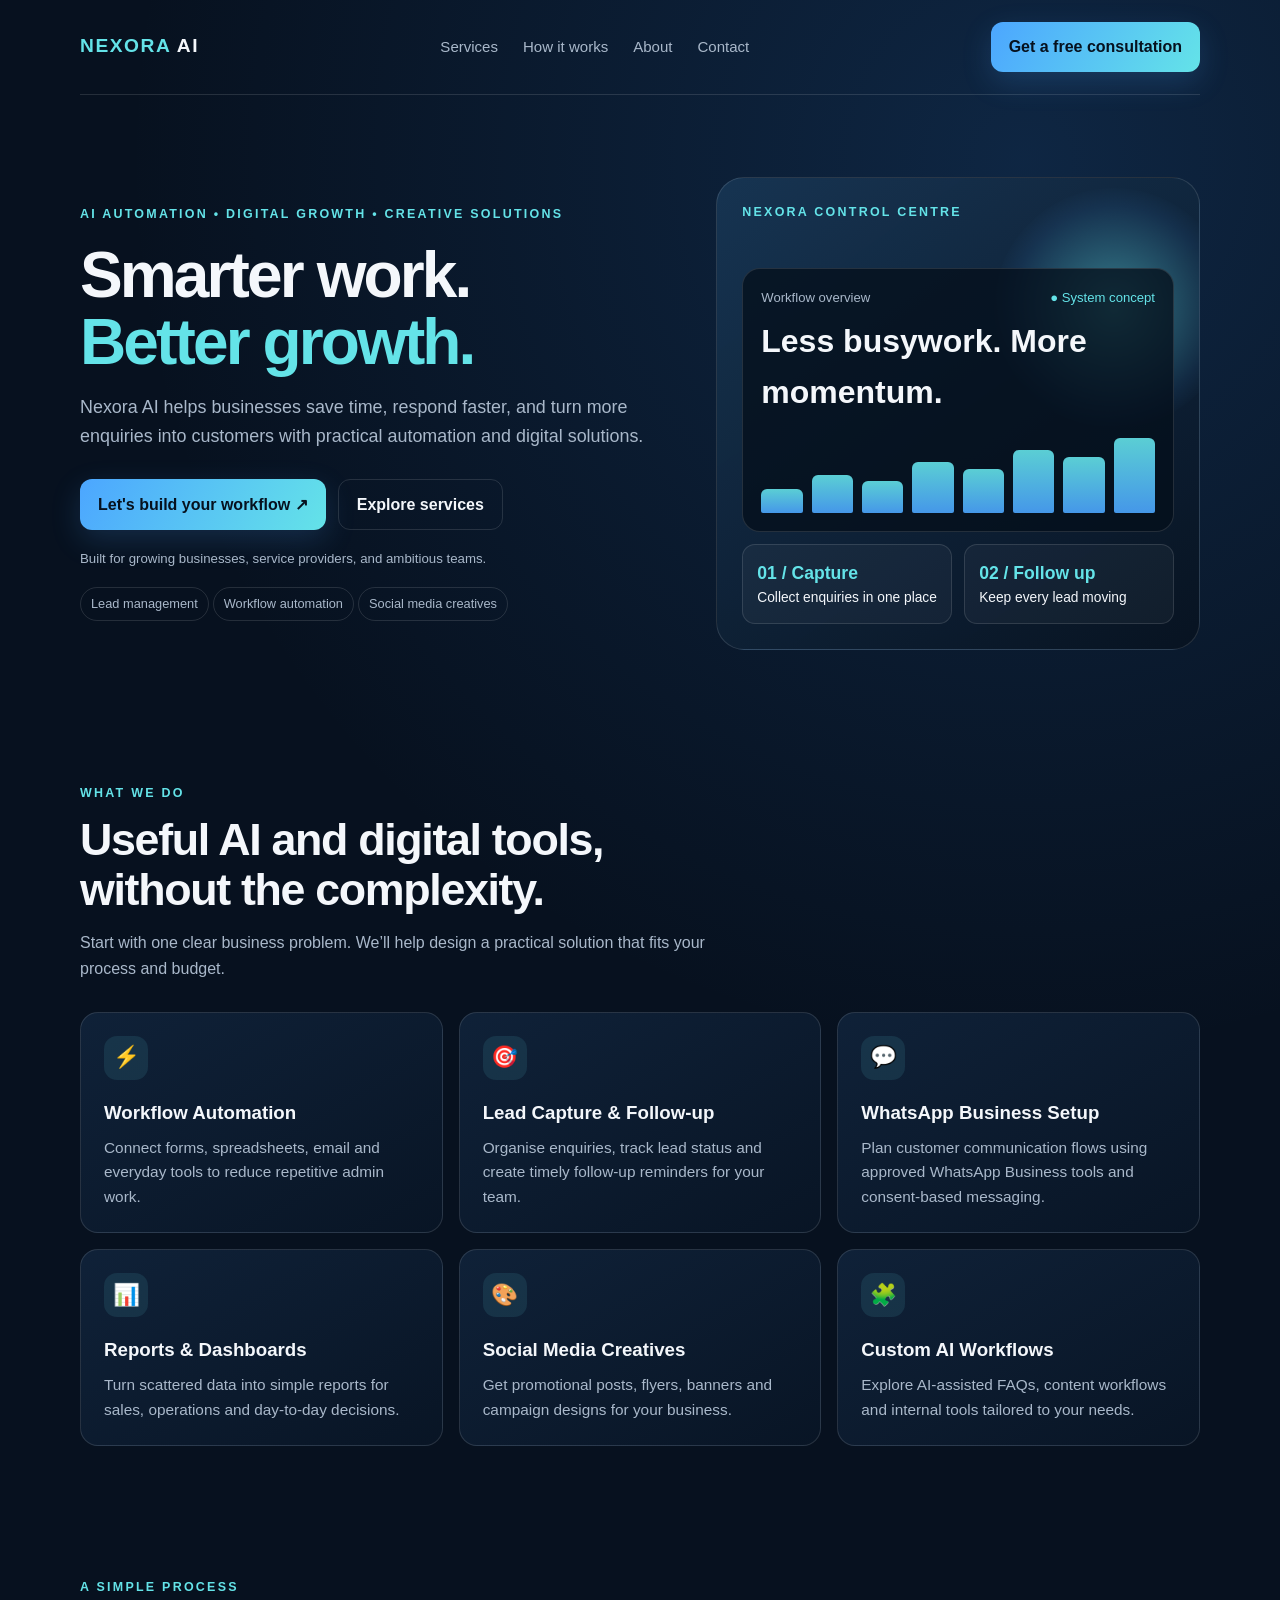
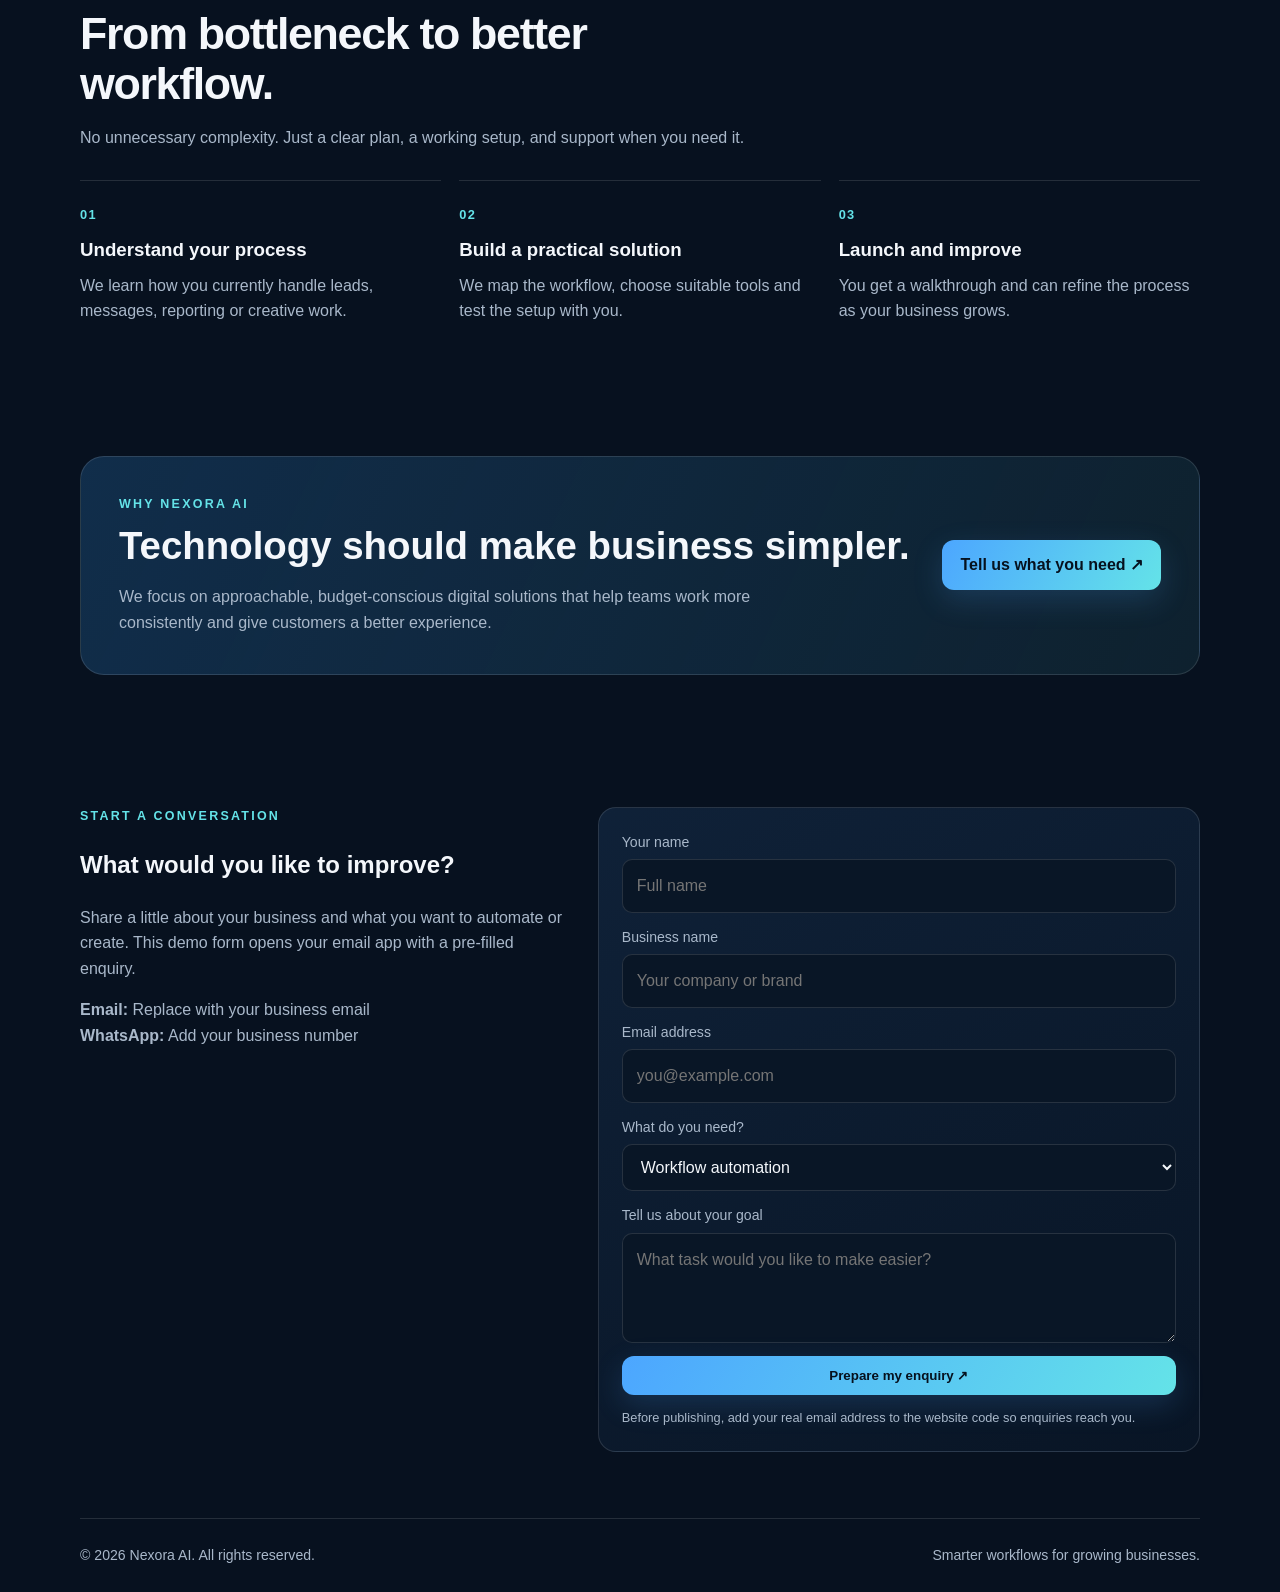
==== index.html @ 0734e437 "Initial commit via Netlify [skip ci]" ====
<!DOCTYPE html>
<html lang="en">
<head>
  <meta charset="UTF-8">
  <meta name="viewport" content="width=device-width, initial-scale=1.0">
  <meta name="description" content="Nexora AI helps businesses grow with AI automation, lead management, WhatsApp workflows, and social media creatives.">
  <title>Nexora AI — Smarter Work. Better Growth.</title>
  <style>
    :root{--bg:#07111f;--panel:#0d1b2d;--panel2:#10233a;--text:#f4f7fb;--muted:#a9b8ca;--blue:#4ca6ff;--cyan:#64e3e8;--yellow:#ffd166;--line:rgba(255,255,255,.12)}
    *{box-sizing:border-box}html{scroll-behavior:smooth}body{margin:0;background:radial-gradient(circle at 80% 5%,rgba(40,113,194,.22),transparent 28%),var(--bg);color:var(--text);font-family:Inter,Segoe UI,Arial,sans-serif;line-height:1.6}
    a{color:inherit;text-decoration:none}.wrap{width:min(1120px,92%);margin:auto}.nav{display:flex;align-items:center;justify-content:space-between;padding:22px 0;border-bottom:1px solid var(--line)}.brand{font-weight:900;letter-spacing:.08em;font-size:1.2rem}.brand span{color:var(--cyan)}.navlinks{display:flex;gap:25px;color:var(--muted);font-size:.94rem}.navlinks a:hover{color:white}
    .btn{display:inline-flex;align-items:center;justify-content:center;padding:12px 18px;border-radius:12px;background:linear-gradient(120deg,var(--blue),var(--cyan));color:#06111e;font-weight:800;border:0;cursor:pointer;box-shadow:0 10px 30px rgba(76,166,255,.18)}.btn.secondary{background:transparent;border:1px solid var(--line);color:var(--text);box-shadow:none}
    .hero{padding:82px 0 68px;display:grid;grid-template-columns:1.1fr .9fr;gap:45px;align-items:center}.eyebrow{color:var(--cyan);font-size:.78rem;font-weight:800;letter-spacing:.18em;text-transform:uppercase}.hero h1{font-size:clamp(2.6rem,5vw,4.8rem);line-height:1.04;letter-spacing:-.045em;margin:17px 0}.hero h1 em{font-style:normal;color:var(--cyan)}.hero p{color:var(--muted);font-size:1.12rem;max-width:620px}.actions{display:flex;gap:12px;flex-wrap:wrap;margin-top:28px}.note{font-size:.83rem!important;margin-top:18px}
    .visual{min-height:390px;border:1px solid var(--line);border-radius:28px;padding:25px;background:linear-gradient(145deg,rgba(24,54,84,.92),rgba(8,19,33,.95));position:relative;overflow:hidden}.orb{position:absolute;width:240px;height:240px;border-radius:50%;background:radial-gradient(circle,rgba(100,227,232,.48),rgba(76,166,255,.08) 60%,transparent 72%);top:10px;right:-35px}.dash{position:relative;margin-top:45px;background:rgba(5,15,27,.76);border:1px solid var(--line);border-radius:18px;padding:18px}.dashhead{display:flex;justify-content:space-between;color:var(--muted);font-size:.82rem}.status{color:var(--cyan)}.metric{font-size:2rem;font-weight:900;margin:8px 0 0}.bars{display:flex;align-items:end;gap:9px;height:75px;margin-top:20px}.bars i{display:block;flex:1;border-radius:6px 6px 2px 2px;background:linear-gradient(var(--cyan),var(--blue));opacity:.9}.minirow{display:grid;grid-template-columns:1fr 1fr;gap:12px;margin-top:12px}.mini{background:rgba(255,255,255,.04);border:1px solid var(--line);padding:14px;border-radius:13px;font-size:.86rem}.mini b{display:block;color:var(--cyan);font-size:1.1rem}
    section{padding:66px 0}.sectionhead{max-width:680px;margin-bottom:30px}.sectionhead h2{font-size:clamp(2rem,3.5vw,3rem);line-height:1.12;letter-spacing:-.03em;margin:10px 0}.sectionhead p{color:var(--muted)}.grid{display:grid;grid-template-columns:repeat(3,1fr);gap:16px}.card{background:linear-gradient(150deg,rgba(16,35,58,.95),rgba(9,22,38,.95));border:1px solid var(--line);border-radius:18px;padding:23px}.ico{width:44px;height:44px;display:grid;place-items:center;border-radius:13px;background:rgba(100,227,232,.1);font-size:1.35rem;margin-bottom:18px}.card h3{margin:0 0 8px}.card p{color:var(--muted);margin:0;font-size:.96rem}.steps{display:grid;grid-template-columns:repeat(3,1fr);gap:18px;counter-reset:step}.step{border-top:1px solid var(--line);padding-top:20px}.step:before{counter-increment:step;content:"0" counter(step);font-size:.8rem;color:var(--cyan);font-weight:900;letter-spacing:.1em}.step h3{margin:8px 0}.step p{color:var(--muted);margin:0}.band{background:linear-gradient(115deg,rgba(36,99,157,.35),rgba(100,227,232,.08));border:1px solid var(--line);border-radius:24px;padding:38px;display:flex;align-items:center;justify-content:space-between;gap:25px}.band h2{margin:0 0 8px;font-size:clamp(1.7rem,3vw,2.5rem)}.band p{color:var(--muted);margin:0;max-width:650px}
    .contactgrid{display:grid;grid-template-columns:.9fr 1.1fr;gap:25px}.contactinfo p{color:var(--muted)}form{display:grid;gap:13px}.field{display:grid;gap:6px}.field label{font-size:.88rem;color:var(--muted)}input,select,textarea{width:100%;padding:13px 14px;border:1px solid var(--line);border-radius:10px;background:#091626;color:var(--text);font:inherit}textarea{min-height:110px;resize:vertical}.formhint{color:var(--muted);font-size:.8rem}.footer{border-top:1px solid var(--line);padding:25px 0;color:var(--muted);font-size:.88rem;display:flex;justify-content:space-between;gap:15px;flex-wrap:wrap}.pill{display:inline-block;padding:6px 10px;border:1px solid var(--line);border-radius:99px;color:var(--muted);font-size:.8rem;margin:4px 4px 0 0}
    @media(max-width:800px){.navlinks{display:none}.hero{grid-template-columns:1fr;padding:55px 0}.visual{min-height:340px}.grid,.steps{grid-template-columns:1fr}.band{align-items:flex-start;flex-direction:column}.contactgrid{grid-template-columns:1fr}section{padding:48px 0}}
  </style>
</head>
<body>
<header class="wrap">
  <nav class="nav">
    <a class="brand" href="#"><span>NEXORA</span> AI</a>
    <div class="navlinks"><a href="#services">Services</a><a href="#process">How it works</a><a href="#about">About</a><a href="#contact">Contact</a></div>
    <a class="btn" href="#contact">Get a free consultation</a>
  </nav>
</header>
<main>
  <div class="wrap hero">
    <div>
      <div class="eyebrow">AI automation • Digital growth • Creative solutions</div>
      <h1>Smarter work.<br><em>Better growth.</em></h1>
      <p>Nexora AI helps businesses save time, respond faster, and turn more enquiries into customers with practical automation and digital solutions.</p>
      <div class="actions"><a class="btn" href="#contact">Let's build your workflow ↗</a><a class="btn secondary" href="#services">Explore services</a></div>
      <p class="note">Built for growing businesses, service providers, and ambitious teams.</p>
      <div><span class="pill">Lead management</span><span class="pill">Workflow automation</span><span class="pill">Social media creatives</span></div>
    </div>
    <div class="visual" aria-label="Illustrative automation dashboard">
      <div class="orb"></div>
      <div class="eyebrow">NEXORA CONTROL CENTRE</div>
      <div class="dash">
        <div class="dashhead"><span>Workflow overview</span><span class="status">● System concept</span></div>
        <div class="metric">Less busywork. More momentum.</div>
        <div class="bars"><i style="height:32%"></i><i style="height:50%"></i><i style="height:43%"></i><i style="height:68%"></i><i style="height:59%"></i><i style="height:84%"></i><i style="height:74%"></i><i style="height:100%"></i></div>
      </div>
      <div class="minirow"><div class="mini"><b>01 / Capture</b>Collect enquiries in one place</div><div class="mini"><b>02 / Follow up</b>Keep every lead moving</div></div>
    </div>
  </div>
  <section id="services">
    <div class="wrap">
      <div class="sectionhead"><div class="eyebrow">What we do</div><h2>Useful AI and digital tools, without the complexity.</h2><p>Start with one clear business problem. We’ll help design a practical solution that fits your process and budget.</p></div>
      <div class="grid">
        <article class="card"><div class="ico">⚡</div><h3>Workflow Automation</h3><p>Connect forms, spreadsheets, email and everyday tools to reduce repetitive admin work.</p></article>
        <article class="card"><div class="ico">🎯</div><h3>Lead Capture & Follow-up</h3><p>Organise enquiries, track lead status and create timely follow-up reminders for your team.</p></article>
        <article class="card"><div class="ico">💬</div><h3>WhatsApp Business Setup</h3><p>Plan customer communication flows using approved WhatsApp Business tools and consent-based messaging.</p></article>
        <article class="card"><div class="ico">📊</div><h3>Reports & Dashboards</h3><p>Turn scattered data into simple reports for sales, operations and day-to-day decisions.</p></article>
        <article class="card"><div class="ico">🎨</div><h3>Social Media Creatives</h3><p>Get promotional posts, flyers, banners and campaign designs for your business.</p></article>
        <article class="card"><div class="ico">🧩</div><h3>Custom AI Workflows</h3><p>Explore AI-assisted FAQs, content workflows and internal tools tailored to your needs.</p></article>
      </div>
    </div>
  </section>
  <section id="process">
    <div class="wrap">
      <div class="sectionhead"><div class="eyebrow">A simple process</div><h2>From bottleneck to better workflow.</h2><p>No unnecessary complexity. Just a clear plan, a working setup, and support when you need it.</p></div>
      <div class="steps">
        <div class="step"><h3>Understand your process</h3><p>We learn how you currently handle leads, messages, reporting or creative work.</p></div>
        <div class="step"><h3>Build a practical solution</h3><p>We map the workflow, choose suitable tools and test the setup with you.</p></div>
        <div class="step"><h3>Launch and improve</h3><p>You get a walkthrough and can refine the process as your business grows.</p></div>
      </div>
    </div>
  </section>
  <section id="about">
    <div class="wrap">
      <div class="band">
        <div><div class="eyebrow">Why Nexora AI</div><h2>Technology should make business simpler.</h2><p>We focus on approachable, budget-conscious digital solutions that help teams work more consistently and give customers a better experience.</p></div>
        <a class="btn" href="#contact">Tell us what you need ↗</a>
      </div>
    </div>
  </section>
  <section id="contact">
    <div class="wrap contactgrid">
      <div class="contactinfo"><div class="eyebrow">Start a conversation</div><h2>What would you like to improve?</h2><p>Share a little about your business and what you want to automate or create. This demo form opens your email app with a pre-filled enquiry.</p><p><strong>Email:</strong> <span style="color:var(--muted)">Replace with your business email</span><br><strong>WhatsApp:</strong> <span style="color:var(--muted)">Add your business number</span></p></div>
      <div class="card">
        <form id="contactForm">
          <div class="field"><label for="name">Your name</label><input id="name" name="name" placeholder="Full name" required></div>
          <div class="field"><label for="business">Business name</label><input id="business" name="business" placeholder="Your company or brand"></div>
          <div class="field"><label for="email">Email address</label><input id="email" name="email" type="email" placeholder="you@example.com" required></div>
          <div class="field"><label for="service">What do you need?</label><select id="service" name="service"><option>Workflow automation</option><option>Lead capture and follow-up</option><option>WhatsApp Business setup</option><option>Reports and dashboards</option><option>Social media creatives</option><option>Custom AI workflow</option><option>Not sure yet</option></select></div>
          <div class="field"><label for="message">Tell us about your goal</label><textarea id="message" name="message" placeholder="What task would you like to make easier?"></textarea></div>
          <button class="btn" type="submit">Prepare my enquiry ↗</button>
          <div class="formhint">Before publishing, add your real email address to the website code so enquiries reach you.</div>
        </form>
      </div>
    </div>
  </section>
</main>
<footer class="wrap footer"><div>© <span id="year"></span> Nexora AI. All rights reserved.</div><div>Smarter workflows for growing businesses.</div></footer>
<script>
  document.getElementById('year').textContent = new Date().getFullYear();
  document.getElementById('contactForm').addEventListener('submit', function(e) {
    e.preventDefault();
    const data = new FormData(this);
    const subject = encodeURIComponent('Nexora AI website enquiry — ' + data.get('name'));
    const body = encodeURIComponent(
      'Name: ' + data.get('name') + '\\n' +
      'Business: ' + data.get('business') + '\\n' +
      'Email: ' + data.get('email') + '\\n' +
      'Service: ' + data.get('service') + '\\n\\n' +
      'Goal: ' + data.get('message')
    );
    // Replace this placeholder with your actual business email before publishing.
    window.location.href = 'mailto:YOUR-EMAIL@example.com?subject=' + subject + '&body=' + body;
  });
</script>
</body>
</html>
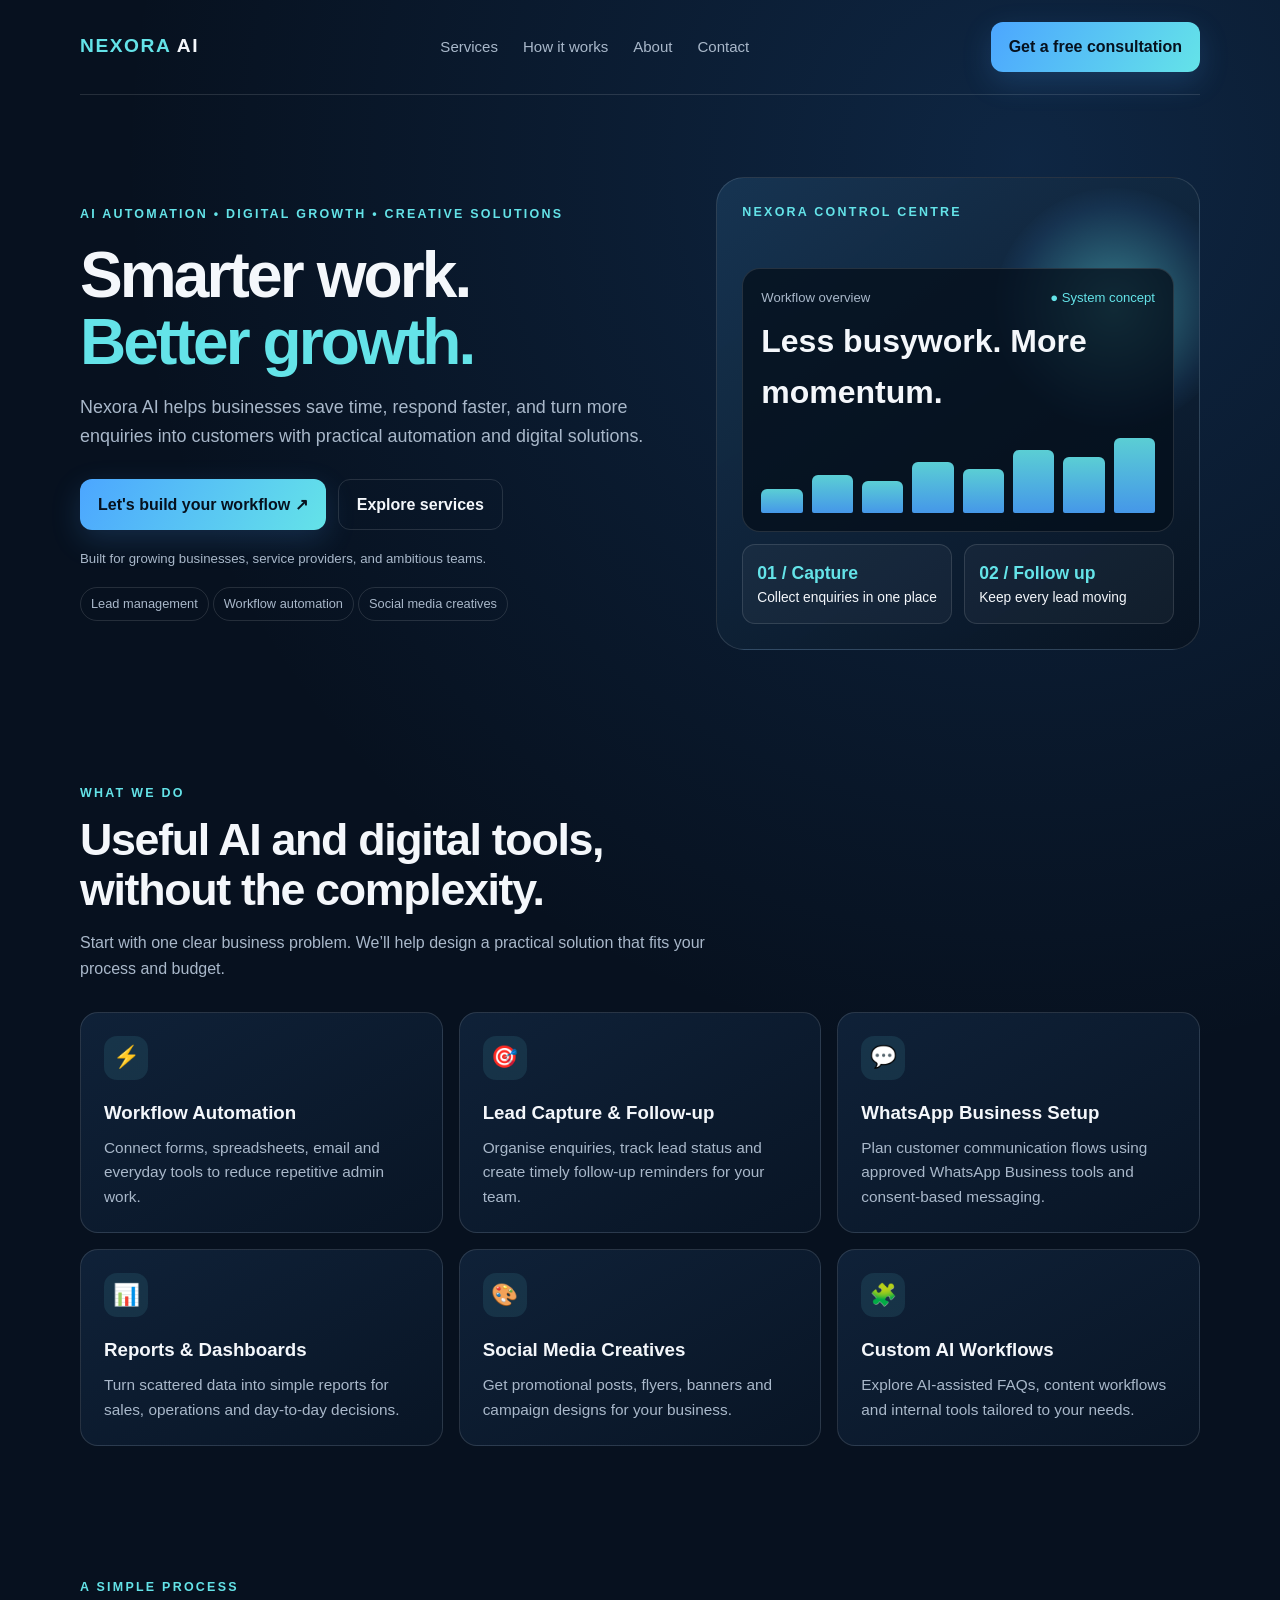
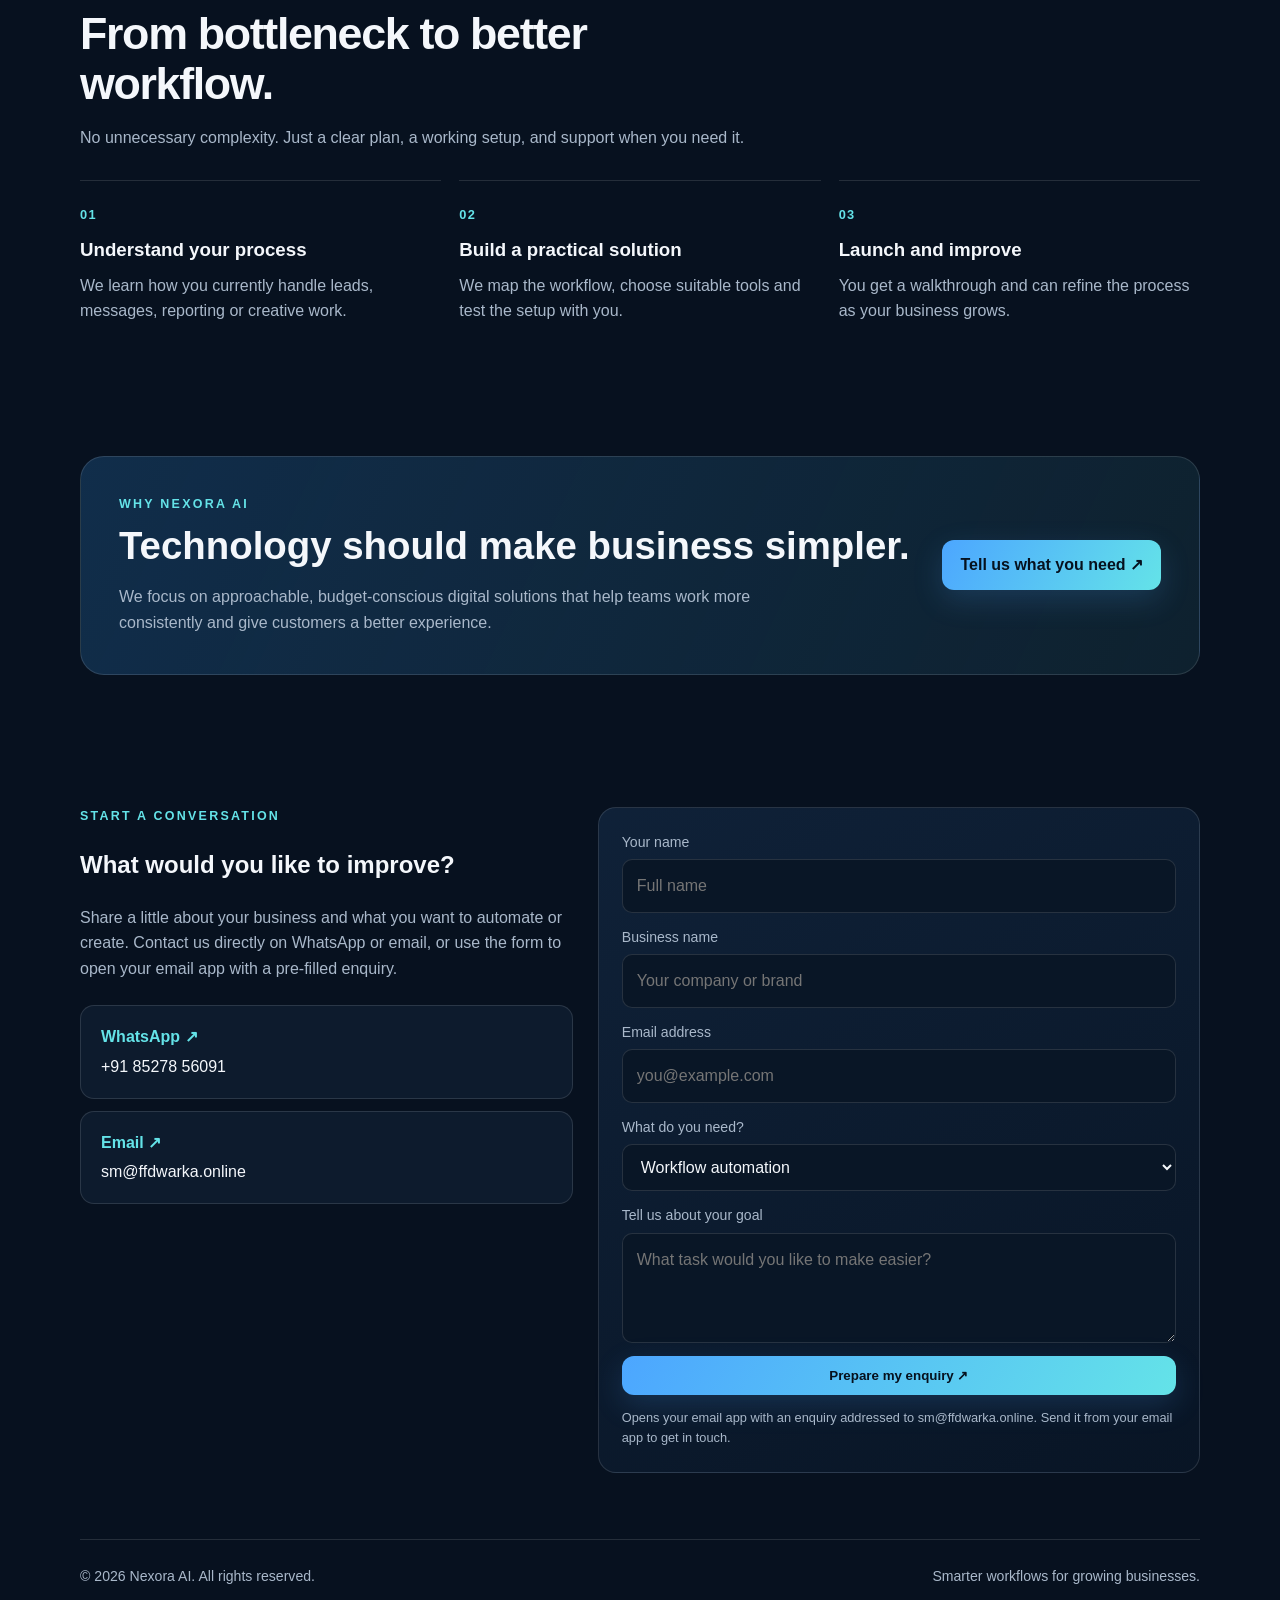
==== commit e6de4f9e: "Add contact column for WhatsApp and email (6ad098b762006abf906dabaf)" ====
--- a/index.html
+++ b/index.html
@@ -14,6 +14,7 @@
     .visual{min-height:390px;border:1px solid var(--line);border-radius:28px;padding:25px;background:linear-gradient(145deg,rgba(24,54,84,.92),rgba(8,19,33,.95));position:relative;overflow:hidden}.orb{position:absolute;width:240px;height:240px;border-radius:50%;background:radial-gradient(circle,rgba(100,227,232,.48),rgba(76,166,255,.08) 60%,transparent 72%);top:10px;right:-35px}.dash{position:relative;margin-top:45px;background:rgba(5,15,27,.76);border:1px solid var(--line);border-radius:18px;padding:18px}.dashhead{display:flex;justify-content:space-between;color:var(--muted);font-size:.82rem}.status{color:var(--cyan)}.metric{font-size:2rem;font-weight:900;margin:8px 0 0}.bars{display:flex;align-items:end;gap:9px;height:75px;margin-top:20px}.bars i{display:block;flex:1;border-radius:6px 6px 2px 2px;background:linear-gradient(var(--cyan),var(--blue));opacity:.9}.minirow{display:grid;grid-template-columns:1fr 1fr;gap:12px;margin-top:12px}.mini{background:rgba(255,255,255,.04);border:1px solid var(--line);padding:14px;border-radius:13px;font-size:.86rem}.mini b{display:block;color:var(--cyan);font-size:1.1rem}
     section{padding:66px 0}.sectionhead{max-width:680px;margin-bottom:30px}.sectionhead h2{font-size:clamp(2rem,3.5vw,3rem);line-height:1.12;letter-spacing:-.03em;margin:10px 0}.sectionhead p{color:var(--muted)}.grid{display:grid;grid-template-columns:repeat(3,1fr);gap:16px}.card{background:linear-gradient(150deg,rgba(16,35,58,.95),rgba(9,22,38,.95));border:1px solid var(--line);border-radius:18px;padding:23px}.ico{width:44px;height:44px;display:grid;place-items:center;border-radius:13px;background:rgba(100,227,232,.1);font-size:1.35rem;margin-bottom:18px}.card h3{margin:0 0 8px}.card p{color:var(--muted);margin:0;font-size:.96rem}.steps{display:grid;grid-template-columns:repeat(3,1fr);gap:18px;counter-reset:step}.step{border-top:1px solid var(--line);padding-top:20px}.step:before{counter-increment:step;content:"0" counter(step);font-size:.8rem;color:var(--cyan);font-weight:900;letter-spacing:.1em}.step h3{margin:8px 0}.step p{color:var(--muted);margin:0}.band{background:linear-gradient(115deg,rgba(36,99,157,.35),rgba(100,227,232,.08));border:1px solid var(--line);border-radius:24px;padding:38px;display:flex;align-items:center;justify-content:space-between;gap:25px}.band h2{margin:0 0 8px;font-size:clamp(1.7rem,3vw,2.5rem)}.band p{color:var(--muted);margin:0;max-width:650px}
     .contactgrid{display:grid;grid-template-columns:.9fr 1.1fr;gap:25px}.contactinfo p{color:var(--muted)}form{display:grid;gap:13px}.field{display:grid;gap:6px}.field label{font-size:.88rem;color:var(--muted)}input,select,textarea{width:100%;padding:13px 14px;border:1px solid var(--line);border-radius:10px;background:#091626;color:var(--text);font:inherit}textarea{min-height:110px;resize:vertical}.formhint{color:var(--muted);font-size:.8rem}.footer{border-top:1px solid var(--line);padding:25px 0;color:var(--muted);font-size:.88rem;display:flex;justify-content:space-between;gap:15px;flex-wrap:wrap}.pill{display:inline-block;padding:6px 10px;border:1px solid var(--line);border-radius:99px;color:var(--muted);font-size:.8rem;margin:4px 4px 0 0}
+    .contactlinks{display:grid;gap:12px;margin-top:24px}.contactlink{display:block;padding:18px 20px;background:var(--panel);border:1px solid var(--line);border-radius:14px;overflow-wrap:anywhere}.contactlink strong{display:block;color:var(--cyan);margin-bottom:4px}.contactlink span{color:var(--text)}.contactlink:hover{background:var(--panel2);border-color:var(--cyan)}.contactlink:focus-visible{outline:2px solid var(--cyan);outline-offset:4px}
     @media(max-width:800px){.navlinks{display:none}.hero{grid-template-columns:1fr;padding:55px 0}.visual{min-height:340px}.grid,.steps{grid-template-columns:1fr}.band{align-items:flex-start;flex-direction:column}.contactgrid{grid-template-columns:1fr}section{padding:48px 0}}
   </style>
 </head>
@@ -79,7 +80,15 @@
   </section>
   <section id="contact">
     <div class="wrap contactgrid">
-      <div class="contactinfo"><div class="eyebrow">Start a conversation</div><h2>What would you like to improve?</h2><p>Share a little about your business and what you want to automate or create. This demo form opens your email app with a pre-filled enquiry.</p><p><strong>Email:</strong> <span style="color:var(--muted)">Replace with your business email</span><br><strong>WhatsApp:</strong> <span style="color:var(--muted)">Add your business number</span></p></div>
+      <div class="contactinfo">
+        <div class="eyebrow">Start a conversation</div>
+        <h2>What would you like to improve?</h2>
+        <p>Share a little about your business and what you want to automate or create. Contact us directly on WhatsApp or email, or use the form to open your email app with a pre-filled enquiry.</p>
+        <div class="contactlinks" aria-label="Contact options">
+          <a class="contactlink" href="https://wa.me/918527856091" target="_blank" rel="noopener noreferrer"><strong>WhatsApp ↗</strong><span>+91 85278 56091</span></a>
+          <a class="contactlink" href="mailto:sm@ffdwarka.online"><strong>Email ↗</strong><span>sm@ffdwarka.online</span></a>
+        </div>
+      </div>
       <div class="card">
         <form id="contactForm">
           <div class="field"><label for="name">Your name</label><input id="name" name="name" placeholder="Full name" required></div>
@@ -88,7 +97,7 @@
           <div class="field"><label for="service">What do you need?</label><select id="service" name="service"><option>Workflow automation</option><option>Lead capture and follow-up</option><option>WhatsApp Business setup</option><option>Reports and dashboards</option><option>Social media creatives</option><option>Custom AI workflow</option><option>Not sure yet</option></select></div>
           <div class="field"><label for="message">Tell us about your goal</label><textarea id="message" name="message" placeholder="What task would you like to make easier?"></textarea></div>
           <button class="btn" type="submit">Prepare my enquiry ↗</button>
-          <div class="formhint">Before publishing, add your real email address to the website code so enquiries reach you.</div>
+          <div class="formhint">Opens your email app with an enquiry addressed to sm@ffdwarka.online. Send it from your email app to get in touch.</div>
         </form>
       </div>
     </div>
@@ -102,14 +111,13 @@
     const data = new FormData(this);
     const subject = encodeURIComponent('Nexora AI website enquiry — ' + data.get('name'));
     const body = encodeURIComponent(
-      'Name: ' + data.get('name') + '\\n' +
-      'Business: ' + data.get('business') + '\\n' +
-      'Email: ' + data.get('email') + '\\n' +
-      'Service: ' + data.get('service') + '\\n\\n' +
+      'Name: ' + data.get('name') + '\n' +
+      'Business: ' + data.get('business') + '\n' +
+      'Email: ' + data.get('email') + '\n' +
+      'Service: ' + data.get('service') + '\n\n' +
       'Goal: ' + data.get('message')
     );
-    // Replace this placeholder with your actual business email before publishing.
-    window.location.href = 'mailto:YOUR-EMAIL@example.com?subject=' + subject + '&body=' + body;
+    window.location.href = 'mailto:sm@ffdwarka.online?subject=' + subject + '&body=' + body;
   });
 </script>
 </body>
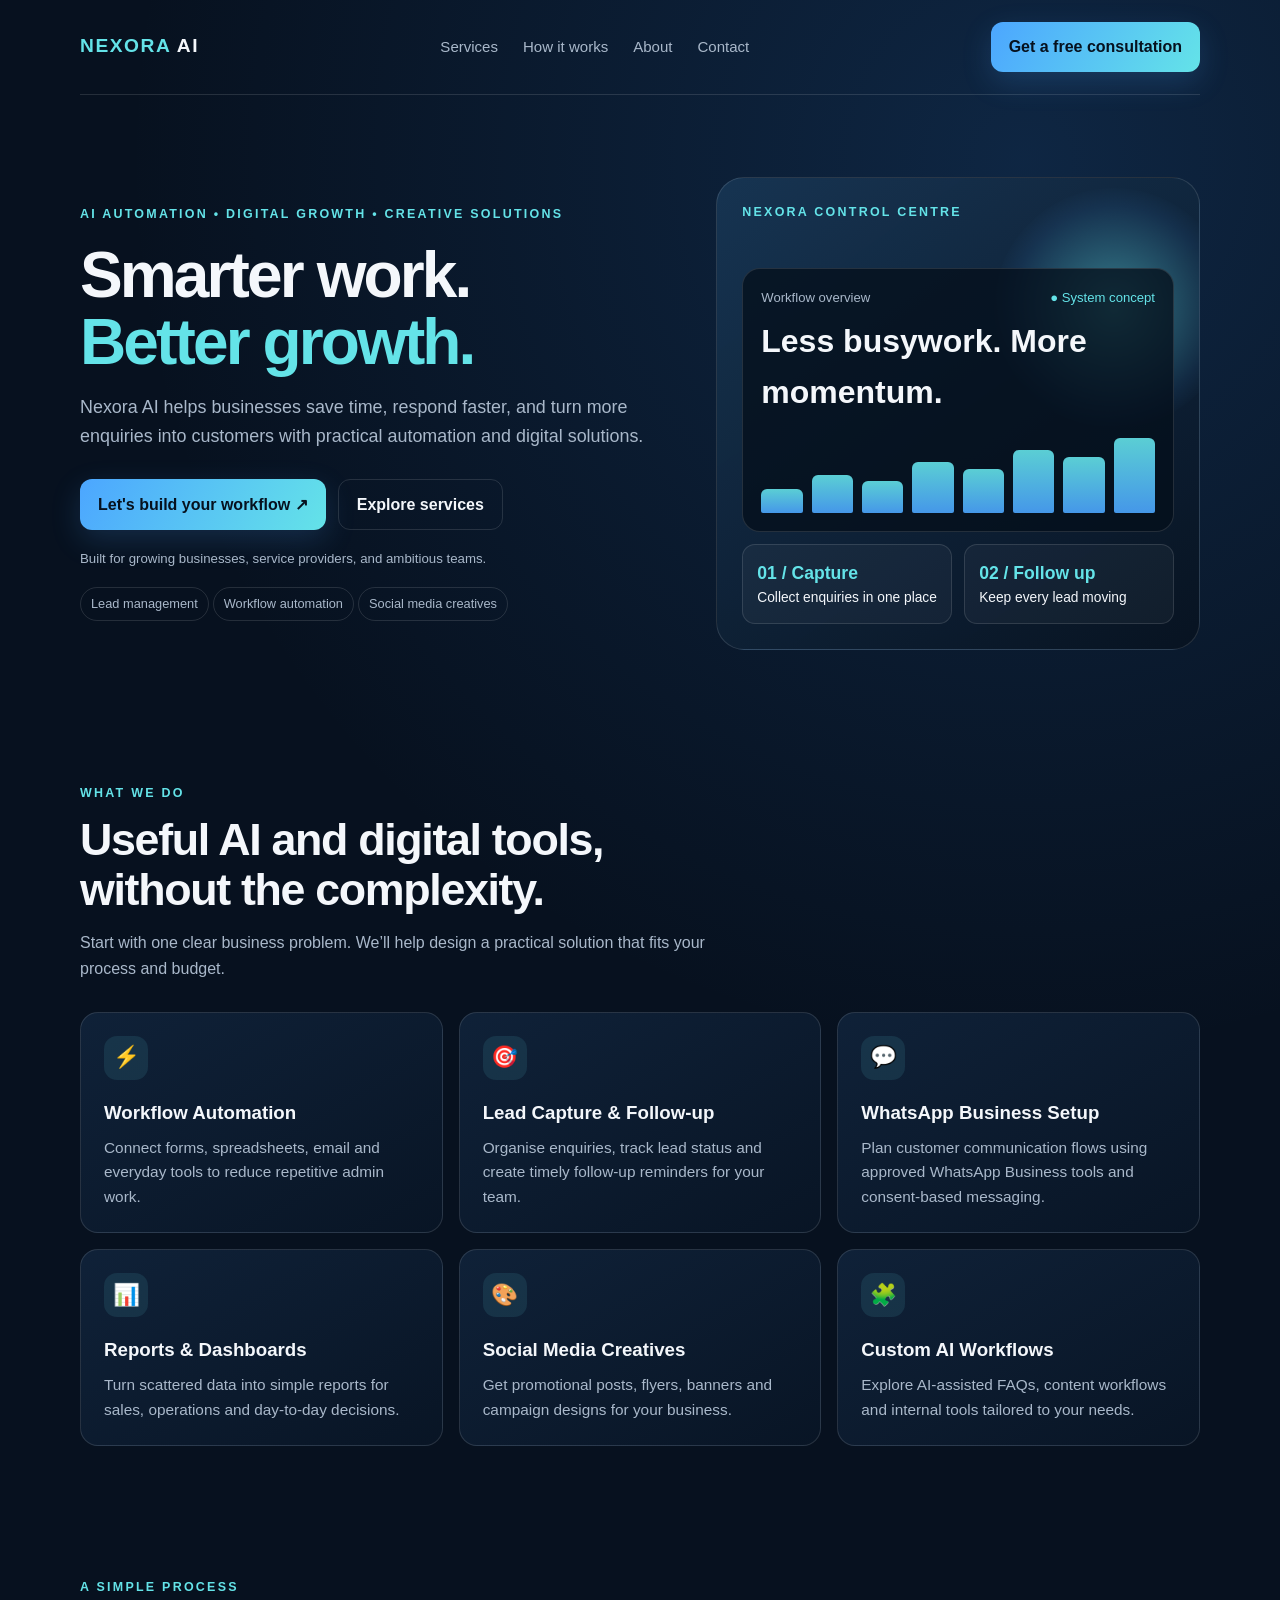
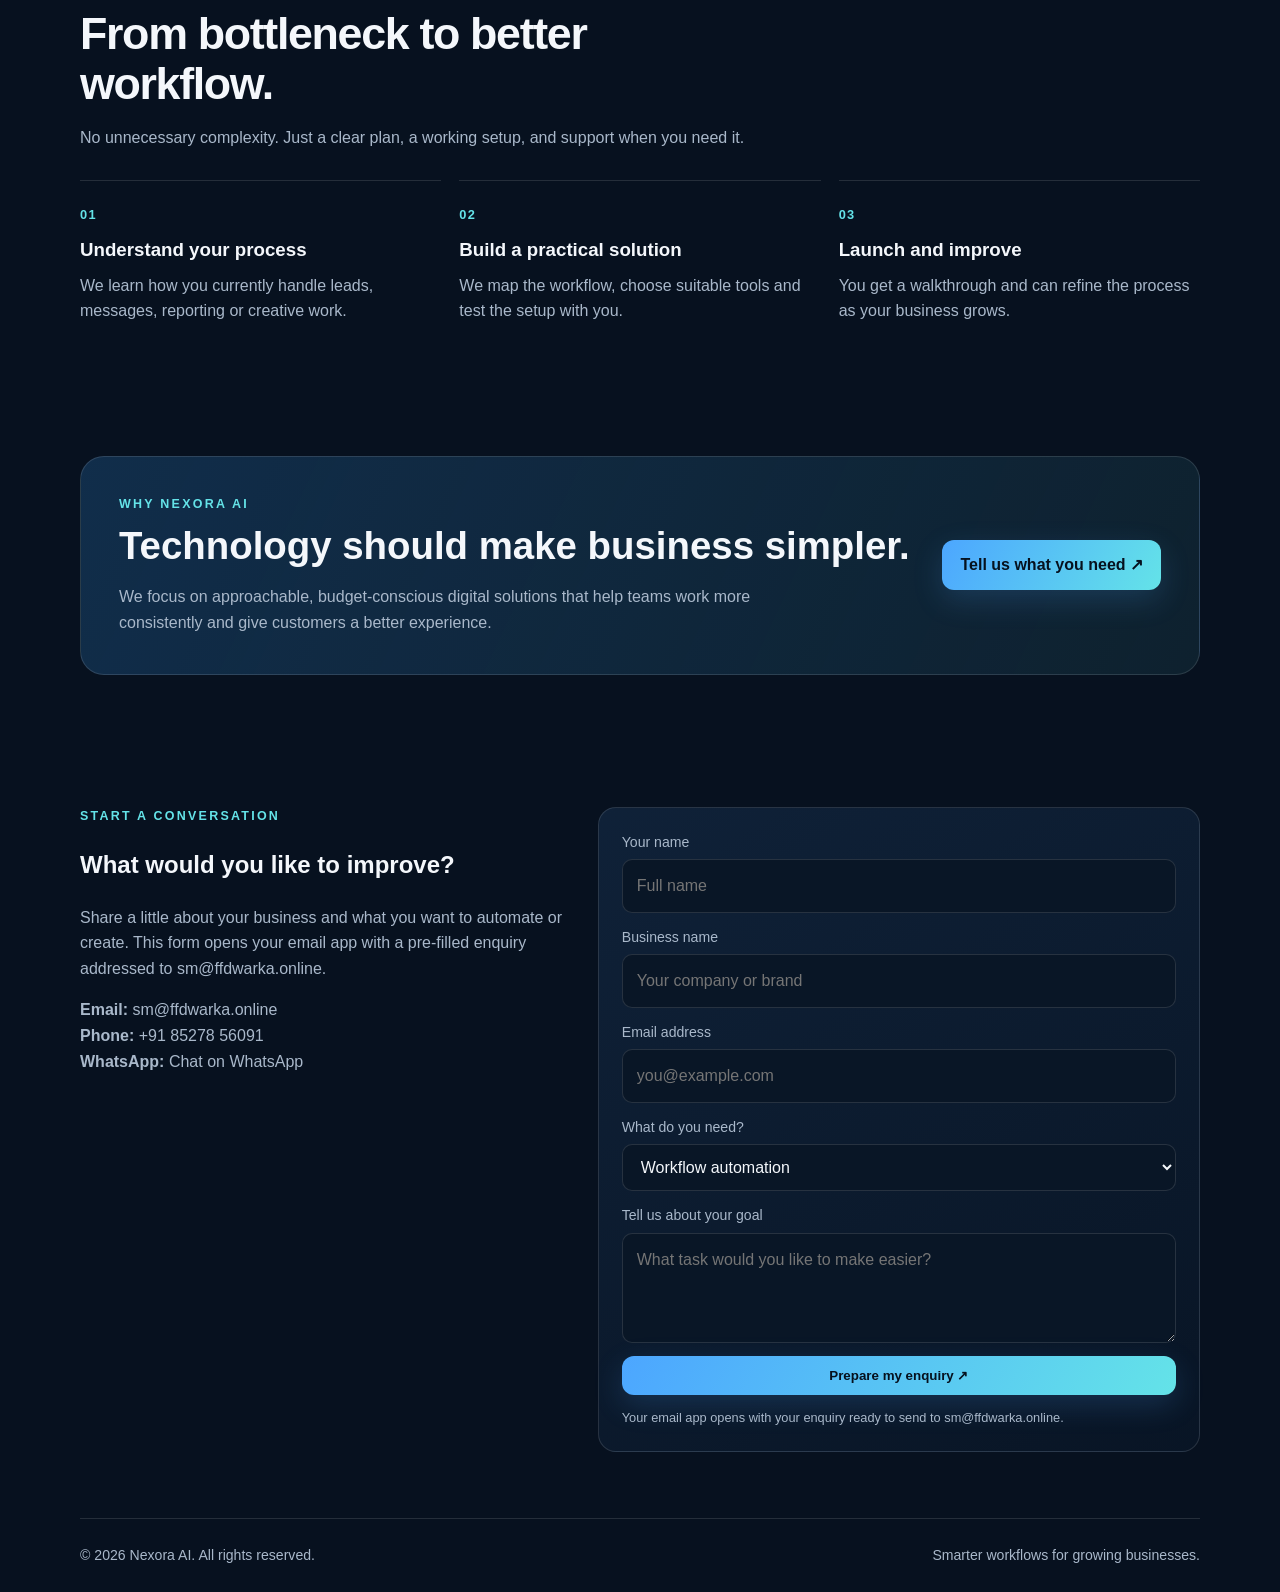
==== commit 9ebd6707: "Add contact details and email address (6ad09ace5eef81d95d891836)" ====
--- a/index.html
+++ b/index.html
@@ -14,7 +14,6 @@
     .visual{min-height:390px;border:1px solid var(--line);border-radius:28px;padding:25px;background:linear-gradient(145deg,rgba(24,54,84,.92),rgba(8,19,33,.95));position:relative;overflow:hidden}.orb{position:absolute;width:240px;height:240px;border-radius:50%;background:radial-gradient(circle,rgba(100,227,232,.48),rgba(76,166,255,.08) 60%,transparent 72%);top:10px;right:-35px}.dash{position:relative;margin-top:45px;background:rgba(5,15,27,.76);border:1px solid var(--line);border-radius:18px;padding:18px}.dashhead{display:flex;justify-content:space-between;color:var(--muted);font-size:.82rem}.status{color:var(--cyan)}.metric{font-size:2rem;font-weight:900;margin:8px 0 0}.bars{display:flex;align-items:end;gap:9px;height:75px;margin-top:20px}.bars i{display:block;flex:1;border-radius:6px 6px 2px 2px;background:linear-gradient(var(--cyan),var(--blue));opacity:.9}.minirow{display:grid;grid-template-columns:1fr 1fr;gap:12px;margin-top:12px}.mini{background:rgba(255,255,255,.04);border:1px solid var(--line);padding:14px;border-radius:13px;font-size:.86rem}.mini b{display:block;color:var(--cyan);font-size:1.1rem}
     section{padding:66px 0}.sectionhead{max-width:680px;margin-bottom:30px}.sectionhead h2{font-size:clamp(2rem,3.5vw,3rem);line-height:1.12;letter-spacing:-.03em;margin:10px 0}.sectionhead p{color:var(--muted)}.grid{display:grid;grid-template-columns:repeat(3,1fr);gap:16px}.card{background:linear-gradient(150deg,rgba(16,35,58,.95),rgba(9,22,38,.95));border:1px solid var(--line);border-radius:18px;padding:23px}.ico{width:44px;height:44px;display:grid;place-items:center;border-radius:13px;background:rgba(100,227,232,.1);font-size:1.35rem;margin-bottom:18px}.card h3{margin:0 0 8px}.card p{color:var(--muted);margin:0;font-size:.96rem}.steps{display:grid;grid-template-columns:repeat(3,1fr);gap:18px;counter-reset:step}.step{border-top:1px solid var(--line);padding-top:20px}.step:before{counter-increment:step;content:"0" counter(step);font-size:.8rem;color:var(--cyan);font-weight:900;letter-spacing:.1em}.step h3{margin:8px 0}.step p{color:var(--muted);margin:0}.band{background:linear-gradient(115deg,rgba(36,99,157,.35),rgba(100,227,232,.08));border:1px solid var(--line);border-radius:24px;padding:38px;display:flex;align-items:center;justify-content:space-between;gap:25px}.band h2{margin:0 0 8px;font-size:clamp(1.7rem,3vw,2.5rem)}.band p{color:var(--muted);margin:0;max-width:650px}
     .contactgrid{display:grid;grid-template-columns:.9fr 1.1fr;gap:25px}.contactinfo p{color:var(--muted)}form{display:grid;gap:13px}.field{display:grid;gap:6px}.field label{font-size:.88rem;color:var(--muted)}input,select,textarea{width:100%;padding:13px 14px;border:1px solid var(--line);border-radius:10px;background:#091626;color:var(--text);font:inherit}textarea{min-height:110px;resize:vertical}.formhint{color:var(--muted);font-size:.8rem}.footer{border-top:1px solid var(--line);padding:25px 0;color:var(--muted);font-size:.88rem;display:flex;justify-content:space-between;gap:15px;flex-wrap:wrap}.pill{display:inline-block;padding:6px 10px;border:1px solid var(--line);border-radius:99px;color:var(--muted);font-size:.8rem;margin:4px 4px 0 0}
-    .contactlinks{display:grid;gap:12px;margin-top:24px}.contactlink{display:block;padding:18px 20px;background:var(--panel);border:1px solid var(--line);border-radius:14px;overflow-wrap:anywhere}.contactlink strong{display:block;color:var(--cyan);margin-bottom:4px}.contactlink span{color:var(--text)}.contactlink:hover{background:var(--panel2);border-color:var(--cyan)}.contactlink:focus-visible{outline:2px solid var(--cyan);outline-offset:4px}
     @media(max-width:800px){.navlinks{display:none}.hero{grid-template-columns:1fr;padding:55px 0}.visual{min-height:340px}.grid,.steps{grid-template-columns:1fr}.band{align-items:flex-start;flex-direction:column}.contactgrid{grid-template-columns:1fr}section{padding:48px 0}}
   </style>
 </head>
@@ -80,15 +79,7 @@
   </section>
   <section id="contact">
     <div class="wrap contactgrid">
-      <div class="contactinfo">
-        <div class="eyebrow">Start a conversation</div>
-        <h2>What would you like to improve?</h2>
-        <p>Share a little about your business and what you want to automate or create. Contact us directly on WhatsApp or email, or use the form to open your email app with a pre-filled enquiry.</p>
-        <div class="contactlinks" aria-label="Contact options">
-          <a class="contactlink" href="https://wa.me/918527856091" target="_blank" rel="noopener noreferrer"><strong>WhatsApp ↗</strong><span>+91 85278 56091</span></a>
-          <a class="contactlink" href="mailto:sm@ffdwarka.online"><strong>Email ↗</strong><span>sm@ffdwarka.online</span></a>
-        </div>
-      </div>
+      <div class="contactinfo"><div class="eyebrow">Start a conversation</div><h2>What would you like to improve?</h2><p>Share a little about your business and what you want to automate or create. This form opens your email app with a pre-filled enquiry addressed to sm@ffdwarka.online.</p><p><strong>Email:</strong> <a href="mailto:sm@ffdwarka.online">sm@ffdwarka.online</a><br><strong>Phone:</strong> <a href="tel:+918527856091">+91 85278 56091</a><br><strong>WhatsApp:</strong> <a href="https://wa.me/918527856091">Chat on WhatsApp</a></p></div>
       <div class="card">
         <form id="contactForm">
           <div class="field"><label for="name">Your name</label><input id="name" name="name" placeholder="Full name" required></div>
@@ -97,7 +88,7 @@
           <div class="field"><label for="service">What do you need?</label><select id="service" name="service"><option>Workflow automation</option><option>Lead capture and follow-up</option><option>WhatsApp Business setup</option><option>Reports and dashboards</option><option>Social media creatives</option><option>Custom AI workflow</option><option>Not sure yet</option></select></div>
           <div class="field"><label for="message">Tell us about your goal</label><textarea id="message" name="message" placeholder="What task would you like to make easier?"></textarea></div>
           <button class="btn" type="submit">Prepare my enquiry ↗</button>
-          <div class="formhint">Opens your email app with an enquiry addressed to sm@ffdwarka.online. Send it from your email app to get in touch.</div>
+          <div class="formhint">Your email app opens with your enquiry ready to send to sm@ffdwarka.online.</div>
         </form>
       </div>
     </div>
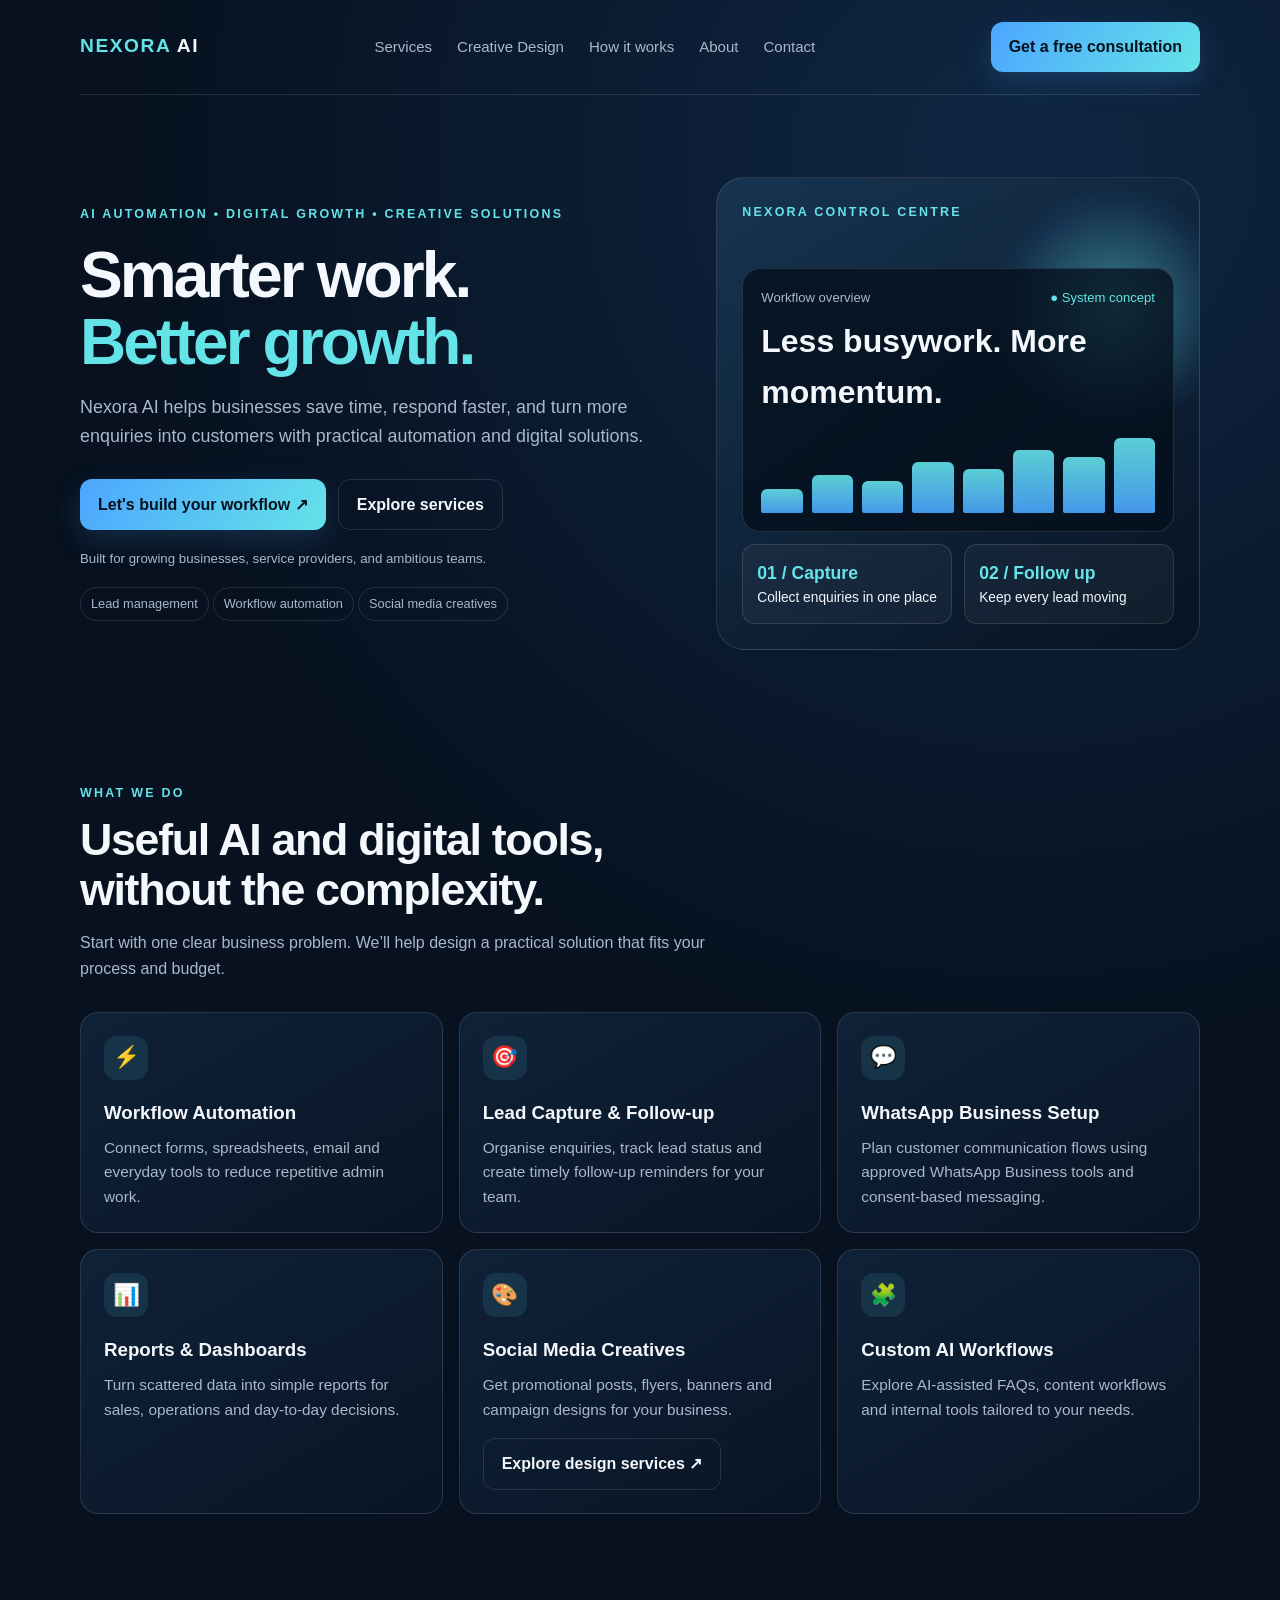
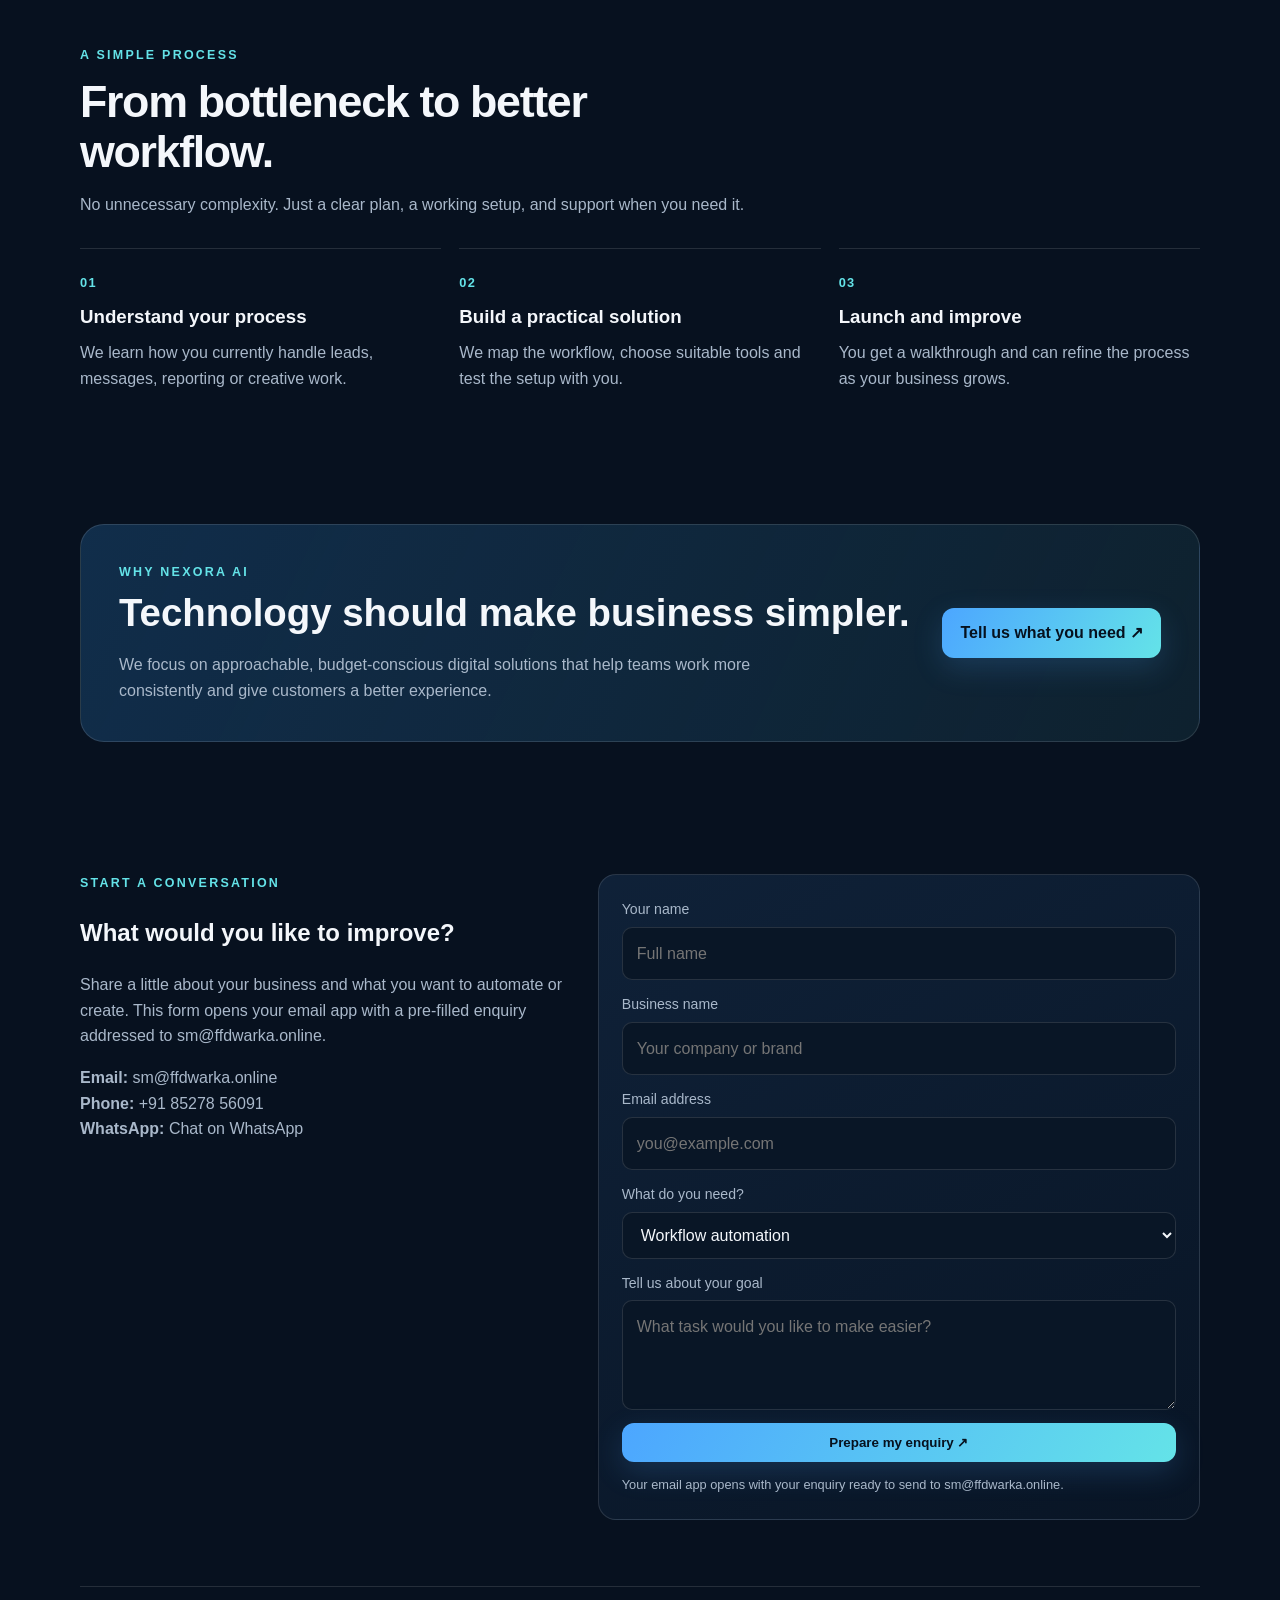
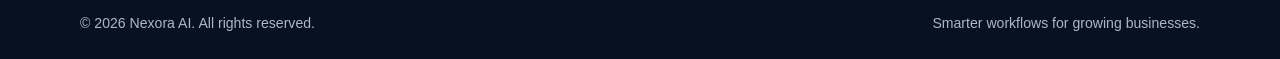
==== commit 467fefe7: "Add a creative design services page to Nexora AI website (6ad09ce18eae0ba2bffa5c4b)" ====
--- a/index.html
+++ b/index.html
@@ -21,7 +21,7 @@
 <header class="wrap">
   <nav class="nav">
     <a class="brand" href="#"><span>NEXORA</span> AI</a>
-    <div class="navlinks"><a href="#services">Services</a><a href="#process">How it works</a><a href="#about">About</a><a href="#contact">Contact</a></div>
+    <div class="navlinks"><a href="#services">Services</a><a href="/creative-design-services">Creative Design</a><a href="#process">How it works</a><a href="#about">About</a><a href="#contact">Contact</a></div>
     <a class="btn" href="#contact">Get a free consultation</a>
   </nav>
 </header>
@@ -54,7 +54,7 @@
         <article class="card"><div class="ico">🎯</div><h3>Lead Capture & Follow-up</h3><p>Organise enquiries, track lead status and create timely follow-up reminders for your team.</p></article>
         <article class="card"><div class="ico">💬</div><h3>WhatsApp Business Setup</h3><p>Plan customer communication flows using approved WhatsApp Business tools and consent-based messaging.</p></article>
         <article class="card"><div class="ico">📊</div><h3>Reports & Dashboards</h3><p>Turn scattered data into simple reports for sales, operations and day-to-day decisions.</p></article>
-        <article class="card"><div class="ico">🎨</div><h3>Social Media Creatives</h3><p>Get promotional posts, flyers, banners and campaign designs for your business.</p></article>
+        <article class="card"><div class="ico">🎨</div><h3>Social Media Creatives</h3><p>Get promotional posts, flyers, banners and campaign designs for your business.</p><a class="btn secondary" href="/creative-design-services" style="margin-top:16px">Explore design services ↗</a></article>
         <article class="card"><div class="ico">🧩</div><h3>Custom AI Workflows</h3><p>Explore AI-assisted FAQs, content workflows and internal tools tailored to your needs.</p></article>
       </div>
     </div>
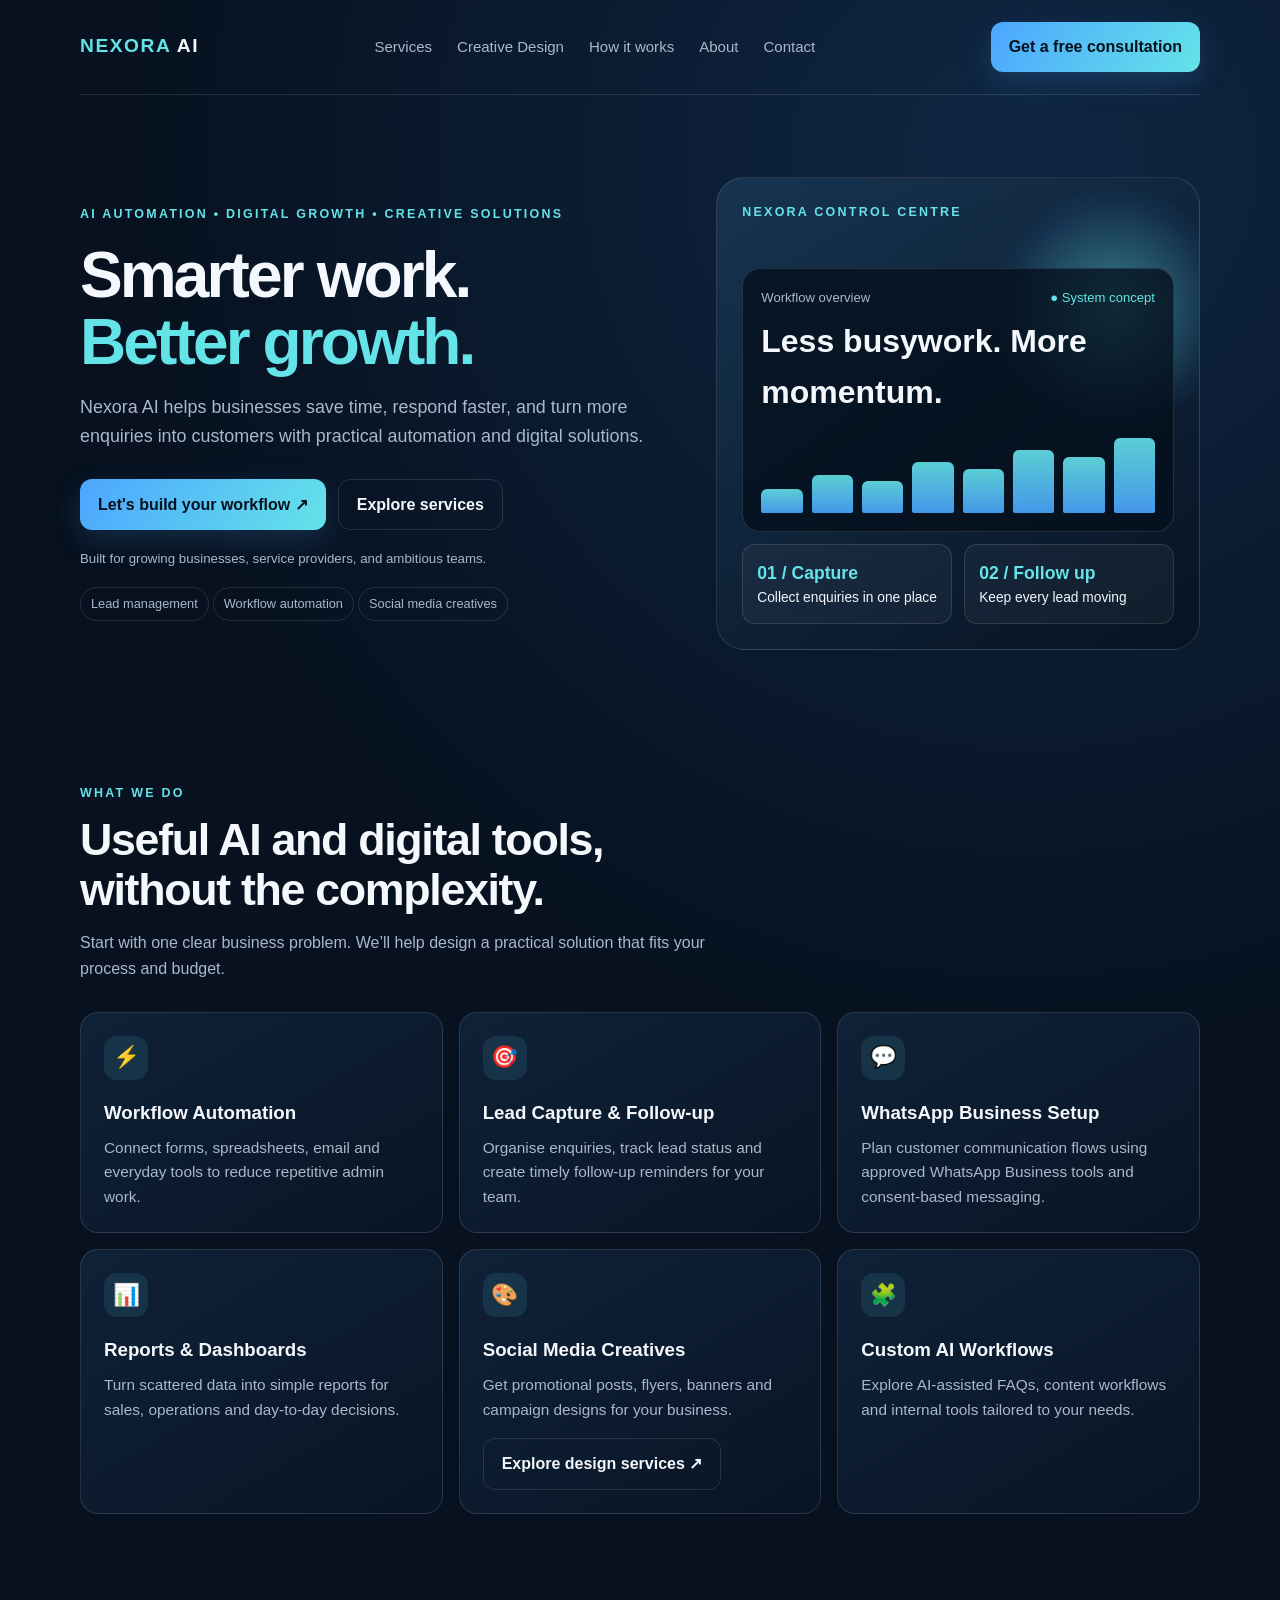
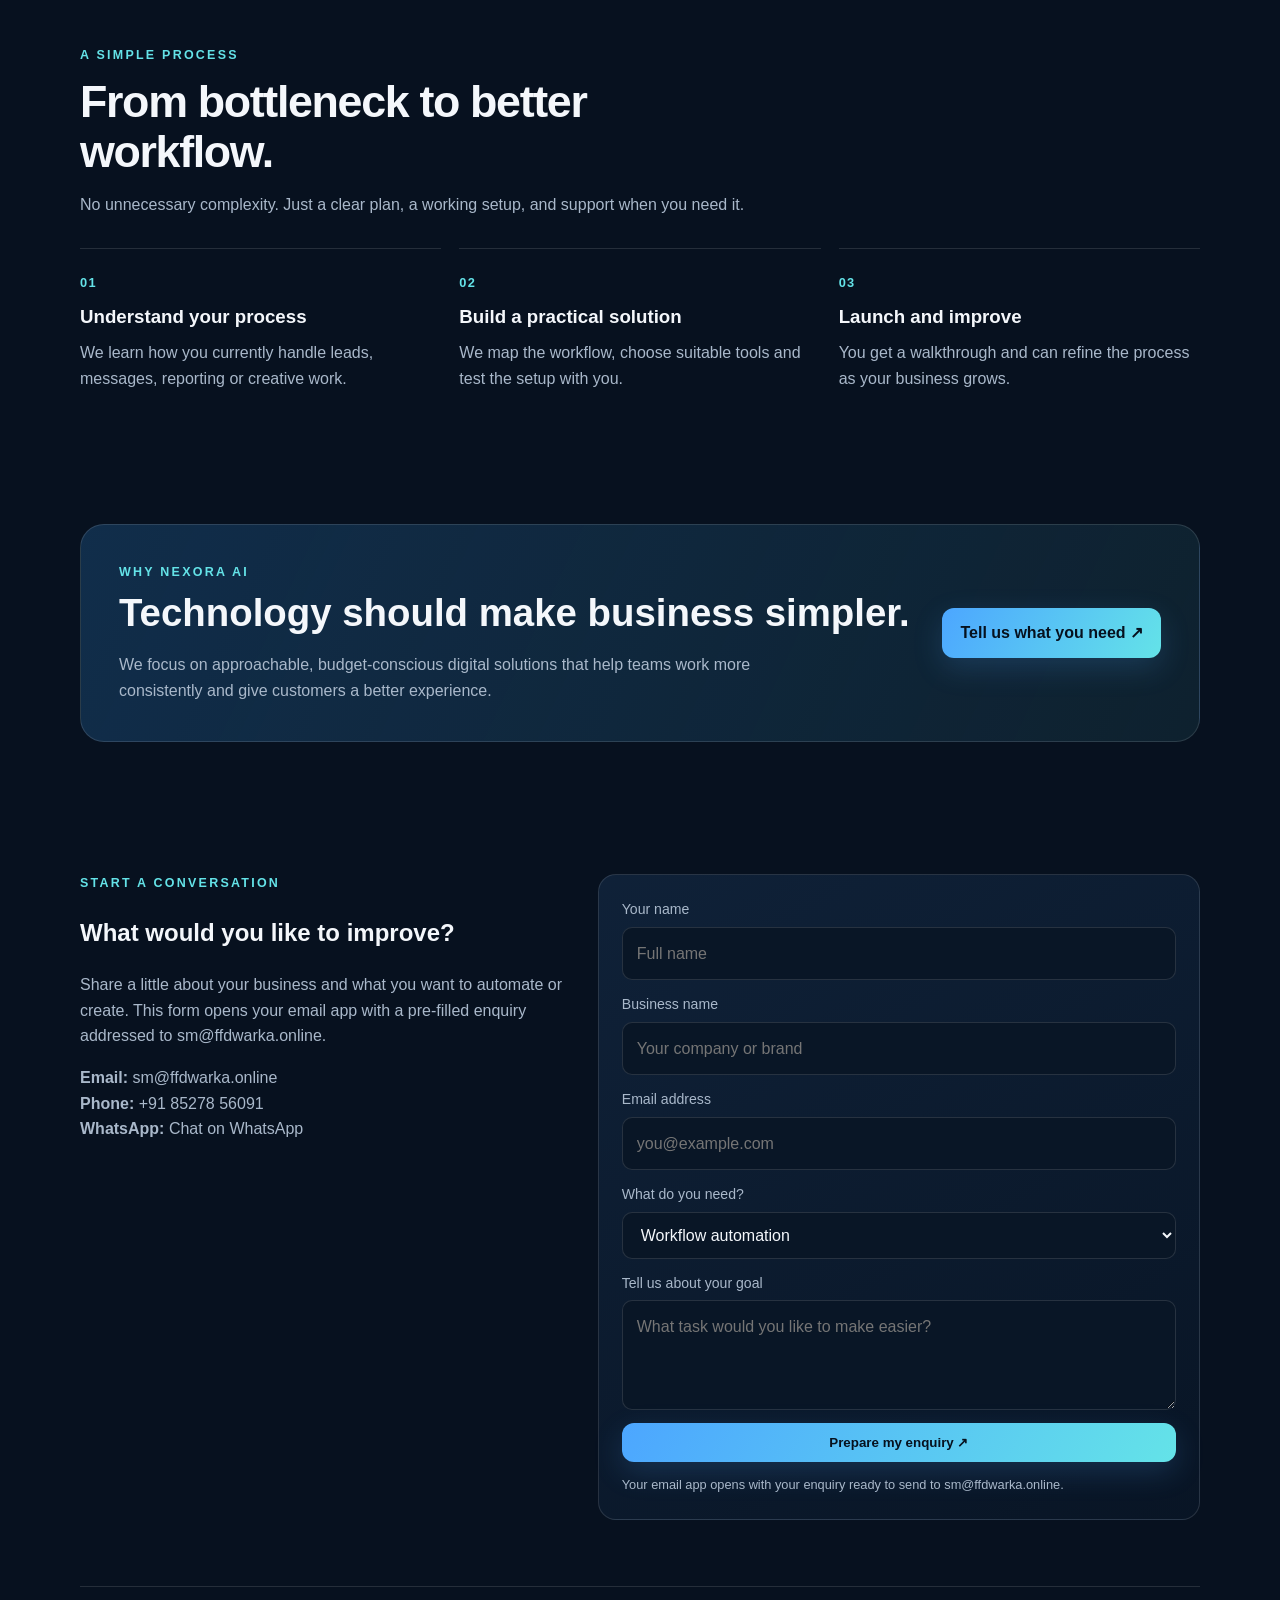
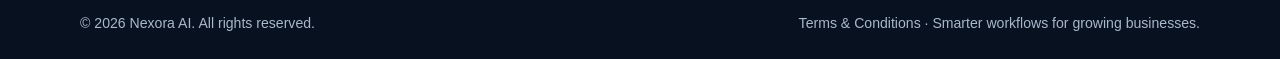
==== commit c9921057: "Create terms and conditions page (6adf583d685d68b4156cd86d)" ====
--- a/index.html
+++ b/index.html
@@ -94,7 +94,7 @@
     </div>
   </section>
 </main>
-<footer class="wrap footer"><div>© <span id="year"></span> Nexora AI. All rights reserved.</div><div>Smarter workflows for growing businesses.</div></footer>
+<footer class="wrap footer"><div>© <span id="year"></span> Nexora AI. All rights reserved.</div><div><a href="/terms-and-conditions.html">Terms &amp; Conditions</a> · Smarter workflows for growing businesses.</div></footer>
 <script>
   document.getElementById('year').textContent = new Date().getFullYear();
   document.getElementById('contactForm').addEventListener('submit', function(e) {
